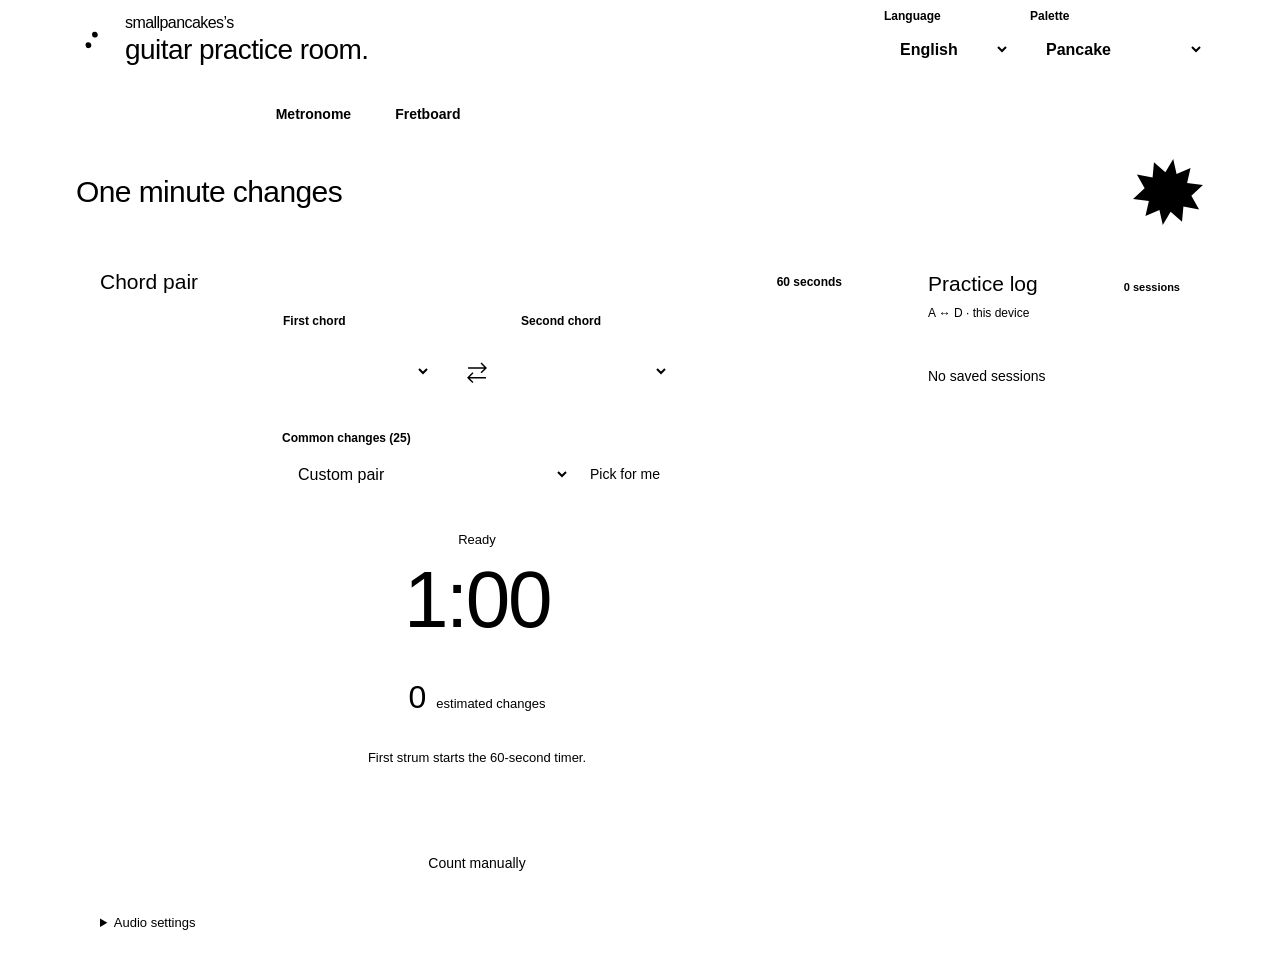
==== docs/index.html @ 366dee2b "Add common chord pairs and record tempo taps on press" ====
<!doctype html>
<html lang="en">
<head>
  <meta charset="UTF-8"><meta name="viewport" content="width=device-width, initial-scale=1">
  <meta name="theme-color" content="#fff9e6">
  <meta name="description" content="Practice along with smallpancakes’s guitar diary. Tools for chord changes, keeping time, and learning the fretboard—with note-name and staff answers."><meta property="og:site_name" content="smallpancakes’s guitar practice room"><meta property="og:title" content="smallpancakes’s guitar practice room"><meta property="og:description" content="Practice along with smallpancakes’s guitar diary. Tools for chord changes, keeping time, and learning the fretboard—with note-name and staff answers."><meta property="og:type" content="website">
  <script src="palette.js"></script><link rel="stylesheet" href="palettes.css">
  <title>smallpancakes’s guitar practice room · One minute changes</title>
  <link rel="icon" type="image/svg+xml" href="assets/favicon.svg">
  <link rel="stylesheet" href="style.css?v=10">
  <script type="module" src="app.js?v=7"></script>
</head>
<body>
  <header class="site-header"><a class="wordmark" href="./" aria-label="smallpancakes’s guitar practice room home"><svg viewBox="0 0 28 28" aria-hidden="true"><path d="M6 4v20M14 4v20M22 4v20M3 9h22M3 19h22"/><circle cx="14" cy="9" r="3"/><circle cx="6" cy="19" r="3"/></svg><span class="wordmark-text"><span class="wordmark-owner">smallpancakes’s</span><span>guitar practice room<span class="wordmark-dot">.</span></span></span></a><div class="header-actions"><label class="palette-control language-control" for="language">Language<select id="language" translate="no"><option value="en" lang="en">English</option><option value="zh-Hant" lang="zh-Hant">繁體中文</option></select></label><label class="palette-control" for="palette">Palette<select id="palette"><option value="pancake">Pancake</option><option value="pastel">Original pastel</option></select></label></div></header>
  <main>
    <nav class="tool-nav" aria-label="Practice tools"><a href="./" aria-current="page">One minute changes</a><a href="metronome.html">Metronome</a><a href="fretboard.html">Fretboard</a></nav>
    <section class="intro intro-with-sun"><h1>One minute changes</h1><svg class="intro-art" viewBox="0 0 140 140" aria-hidden="true"><path d="M70 5 81 33 106 17 104 47 135 46 116 70 135 94 104 93 106 123 81 107 70 135 59 107 34 123 36 93 5 94 24 70 5 46 36 47 34 17 59 33Z" fill="var(--peach)"/><circle cx="70" cy="70" r="33" fill="var(--yellow)"/><path d="M54 64v7m32-7v7m-29 10q13 14 26 0" fill="none" stroke="var(--ink)" stroke-width="5" stroke-linecap="round"/></svg></section>
    <div class="workspace">
      <section class="practice" aria-label="Practice timer">
        <div class="practice-top"><h2>Chord pair</h2><span class="duration">60 seconds</span></div>
        <div class="chord-pair"><label>First chord<select id="chord-a" aria-label="First chord"></select></label><button class="swap" id="swap-chords" type="button" aria-label="Swap first and second chords" title="Swap chords"><svg viewBox="0 0 32 32" aria-hidden="true"><path d="M5 11h22m-6-6 6 6-6 6M27 23H5m6-6-6 6 6 6"/></svg></button><label>Second chord<select id="chord-b" aria-label="Second chord"></select></label></div>
        <div class="pair-presets"><label for="common-pair">Common changes (25)</label><div class="pair-preset-controls"><select id="common-pair"><option value="">Custom pair</option></select><button id="random-pair" class="secondary" type="button">Pick for me</button></div></div>
        <div class="timer-area"><div class="status" id="status" role="status">Ready</div><div class="timer" id="timer" aria-label="60 seconds remaining">1:00</div><div class="time-track" aria-hidden="true"><div id="time-fill"></div></div><div class="count-line"><strong id="count">0</strong><span id="count-label">estimated changes</span></div></div>
        <p class="instruction" id="instruction">First strum starts the 60-second timer.</p>
        <div class="main-actions"><button class="primary" id="listen"><svg viewBox="0 0 24 24" aria-hidden="true"><rect x="9" y="3" width="6" height="12" rx="3"/><path d="M6 10v2a6 6 0 0 0 12 0v-2M12 18v3m-3 0h6"/></svg>Start listening</button><button class="secondary" id="manual">Count manually</button><button class="secondary" id="cancel" hidden>Cancel session</button><button class="primary" id="tap" hidden>Count a change <kbd>Space</kbd></button></div>
        <p class="error" id="error" role="alert" hidden></p>
        <div class="result" id="result" hidden><h3>Review count</h3><label class="result-label" for="final-count">Changes</label><div class="result-controls"><button id="minus" class="step" aria-label="Subtract one change">−</button><input id="final-count" type="number" min="0" max="999" step="1" inputmode="numeric" value="0"><button id="plus" class="step" aria-label="Add one change">+</button><button class="primary" id="save">Save session</button></div><button class="text-button" id="discard">Discard & try again</button></div>
        <details class="mic-settings" id="mic-settings"><summary>Audio settings</summary><div class="settings-body"><div class="input-setup">
          <label for="audio-input">Audio input</label>
          <div class="input-controls"><select id="audio-input" aria-describedby="input-help"><option value="">System default</option></select><button class="secondary" id="check-input" type="button">Check input</button></div>
          <p id="input-help">Check input to allow access and show devices.</p>
          <div class="input-boost-control"><label for="input-boost">Input boost <output id="input-boost-value">Off</output></label><input id="input-boost" type="range" min="0" max="40" step="2" value="0" aria-describedby="input-boost-help"><p id="input-boost-help">Low signal? Try +20 dB. Reduce if noise triggers counts.</p></div>
          <div class="level-row"><span id="input-signal">Input off</span><meter id="level" min="0" max="0.2" value="0" aria-label="Audio input level"></meter></div>
          <div class="input-footer"><span id="input-status" role="status"></span><button class="text-button" id="refresh-inputs" type="button">Refresh devices</button></div>
        </div><label for="sensitivity">Strum sensitivity <output id="sensitivity-value">Balanced</output></label><input type="range" id="sensitivity" min="1" max="100" value="55"><div class="range-labels"><span>Ignore more noise</span><span>Catch softer strums</span></div><p>Strum once per chord. Each strum counts, including the first. Review the estimate before saving; chord accuracy is not checked.</p><p>Use a quiet room or a clean USB signal without backing tracks. Audio stays on this device; there is no recording or playback. Boost affects detection only, including noise.</p></div></details>
      </section>
      <aside class="sidebar"><section class="log-section"><div class="section-heading"><h2>Practice log</h2><span id="session-total">0 sessions</span></div><p class="log-context" id="log-context">A ↔ D · this device</p><div class="personal-best" id="personal-best" hidden><span>Best for this pair</span><strong id="best">0 <small>changes</small></strong></div><div id="history"></div><p class="empty-log" id="empty-log">No saved sessions</p><button class="text-button" id="export" hidden>Download practice log</button></section></aside>
    </div>

  </main>
</body>
</html>
---- docs/style.css ----
@font-face {
  font-family: 'DM Sans';
  font-style: normal;
  font-weight: 400;
  font-display: swap;
  src: url(assets/dm-sans-400.ttf) format('truetype');
}
@font-face {
  font-family: 'DM Sans';
  font-style: normal;
  font-weight: 700;
  font-display: swap;
  src: url(assets/dm-sans-700.ttf) format('truetype');
}
@font-face {
  font-family: 'Fredoka';
  font-style: normal;
  font-weight: 500;
  font-stretch: normal;
  font-display: swap;
  src: url(assets/fredoka-500.ttf) format('truetype');
}
@font-face {
  font-family: 'Fredoka';
  font-style: normal;
  font-weight: 600;
  font-stretch: normal;
  font-display: swap;
  src: url(assets/fredoka-600.ttf) format('truetype');
}
:root {
  color-scheme: light;
  --paper: var(--tone-paper);
  --surface: #ffffff;
  --ink: var(--tone-ink);
  --muted: var(--tone-muted);
  --line: var(--tone-line);
  --primary: var(--tone-primary);
  --primary-hover: var(--tone-primary-hover);
  --tint: var(--tone-tint);
  --focus: var(--tone-focus);
  --peach: var(--tone-peach);
  --yellow: var(--tone-yellow);
  --honey: var(--tone-guide);
  --radius: 16px;
  font-family: 'DM Sans', sans-serif;
  color: var(--ink);
  background: var(--paper);
  font-synthesis: none;
}
* { box-sizing: border-box; }
body { margin: 0; scrollbar-color: var(--tone-control-line) var(--paper); }
button, input, select { font: inherit; touch-action: manipulation; }
button, a, input, select, summary { -webkit-tap-highlight-color: transparent; }
button { cursor: pointer; }
button:disabled, select:disabled { opacity: .48; cursor: default; }
button:focus-visible, a:focus-visible, input:focus-visible, select:focus-visible, summary:focus-visible {
  outline: 3px solid var(--focus); outline-offset: 4px;
}
::selection { background: var(--tone-peach); color: var(--ink); }
input { caret-color: var(--primary); }
[hidden] { display: none !important; }
.site-header {
  max-width: 1200px; margin: auto; min-height: 80px; padding: 0 36px;
  display: flex; align-items: center; justify-content: space-between; gap: 20px;
}
.wordmark {
  display: flex; align-items: center; color: var(--ink); text-decoration: none;
  font: 500 28px 'Fredoka', sans-serif; letter-spacing: -.02em;
}
.wordmark svg {
  width: 39px; height: 39px; margin-right: 10px; padding: 6px;
  stroke: var(--ink); stroke-width: 1.8; fill: var(--yellow);
  background: var(--yellow); border-radius: 10px; transform: rotate(-7deg);
}
.wordmark-dot { color: var(--tone-brand-dot); }
main { max-width: 1128px; padding: 0 0 28px; margin: auto; }
.intro { margin: 0 0 20px; }
.intro h1 { font: 500 30px/1.2 'Fredoka', sans-serif; letter-spacing: -.02em; margin: 0; text-wrap: balance; }
.intro h1 span:first-child { color: var(--tone-primary); }
.intro p { font-size: 16px; color: var(--muted); margin: 0; }
.workspace { display: grid; grid-template-columns: minmax(0, 1fr) 300px; gap: 26px; align-items: start; }
.practice { background: var(--surface); border: 1px solid var(--line); border-radius: var(--radius); padding: 20px 24px 0; overflow: hidden; }
.practice-top, .section-heading { display: flex; align-items: center; justify-content: space-between; gap: 12px; }
h2 { font: 500 21px 'Fredoka', sans-serif; margin: 0; }
.duration { font-size: 12px; font-weight: 700; color: var(--ink); background: var(--yellow); padding: 7px 12px; border-radius: 20px; }
.chord-pair { display: flex; align-items: center; justify-content: center; gap: 22px; margin: 18px auto 24px; }
.chord-pair label { display: flex; flex-direction: column; gap: 7px; font-size: 12px; font-weight: 700; color: var(--muted); width: 150px; min-width: 0; }
.chord-pair select { width: 100%; color: var(--ink); border: 2px solid transparent; border-radius: 12px; height: 72px; padding: 8px 17px; font: 500 34px 'Fredoka', sans-serif; cursor: pointer; }
#chord-a { background: var(--tone-pink-panel); }
#chord-b { background: var(--tone-chord-second); }
.chord-pair select:hover:not(:disabled) { border-color: var(--primary); }
.swap { flex: 0 0 44px; width: 44px; height: 44px; display: grid; place-items: center; padding: 7px; border: 1px solid var(--line); border-radius: 50%; background: #fff; color: var(--primary); margin-top: 23px; }
.swap svg { width: 26px; height: 26px; fill: none; stroke: currentColor; stroke-width: 1.8; }
.swap:hover:not(:disabled) { background: var(--tint); }
.timer-area { text-align: center; padding: 16px 24px; margin: 0 -24px 16px; background: var(--tint); }
.status { font-size: 13px; color: var(--tone-tint-ink); min-height: 20px; }
.timer { font: 500 80px/1.12 'Fredoka', sans-serif; color: var(--primary); letter-spacing: -.03em; font-variant-numeric: tabular-nums; margin: 3px 0 14px; }
.time-track { height: 8px; background: var(--tone-track); width: 70%; margin: auto; border-radius: 8px; overflow: hidden; }
.time-track div { height: 100%; background: var(--primary); width: 100%; transform-origin: left; transition: transform .12s linear; }
.count-line { display: flex; align-items: baseline; justify-content: center; gap: 10px; margin: 12px 0 0; }
.count-line strong { font: 500 32px 'Fredoka', sans-serif; font-variant-numeric: tabular-nums; }
.count-line span { font-size: 13px; color: var(--tone-tint-ink); }
.instruction { font-size: 13px; line-height: 1.6; text-align: center; max-width: 390px; margin: 0 auto 14px; color: var(--muted); min-height: 21px; }
.main-actions { display: flex; flex-direction: column; align-items: stretch; gap: 4px; max-width: 390px; margin: 0 auto 12px; }
.primary, .secondary, .step { border: 0; border-radius: 12px; min-height: 48px; padding: 13px 18px; display: inline-flex; align-items: center; justify-content: center; gap: 9px; font-weight: 700; font-size: 14px; }
.primary { background: var(--primary); color: #fff; min-height: 52px; transition: background .16s ease-out, transform .16s ease-out; }
.primary:hover:not(:disabled) { background: var(--primary-hover); transform: translateY(-2px); }
.primary:active:not(:disabled) { transform: translateY(0); }
.primary svg { fill: none; stroke: currentColor; stroke-width: 1.7; width: 21px; height: 21px; }
.secondary { color: var(--muted); background: transparent; font-weight: 400; }
.secondary:hover { background: var(--tint); color: var(--ink); }
.mic-settings { border-top: 1px solid var(--line); margin: 0 -24px; background: var(--tone-settings); }
.mic-settings summary { padding: 16px 24px; font-size: 13px; cursor: pointer; color: var(--tone-muted); }
.settings-body { padding: 0 24px 20px; }
.settings-body p { font-size: 12px; line-height: 1.65; color: var(--muted); }
.level-row { display: flex; align-items: center; justify-content: space-between; font-size: 12px; gap: 20px; margin: 8px 0 22px; }
meter { width: 55%; height: 12px; accent-color: var(--primary); }
.settings-body label { font-size: 13px; display: flex; justify-content: space-between; }
.settings-body output { color: var(--muted); }
input[type=range] { width: 100%; margin: 16px 0 8px; accent-color: var(--primary); }
.range-labels { display: flex; justify-content: space-between; gap: 10px; font-size: 11px; color: var(--muted); }
.sidebar { display: flex; flex-direction: column; gap: 16px; }
.log-section { background: var(--honey); padding: 24px; border-radius: var(--radius); }
.section-heading { align-items: baseline; flex-wrap: wrap; gap: 8px; }
.section-heading span { font-size: 11px; font-weight: 700; color: var(--tone-guide-heading); }
.log-context { font-size: 12px; color: var(--tone-guide-ink); padding-bottom: 18px; border-bottom: 1px solid var(--tone-line); margin: 10px 0 0; }
.empty-log { padding: 16px 0; font-size: 14px; color: var(--muted); }
.error { color: var(--tone-error-ink); font-size: 13px; line-height: 1.6; background: var(--tone-error-bg); border-radius: 12px; padding: 14px; margin: 0 0 20px; }
.personal-best { padding: 19px 0; border-bottom: 1px solid var(--tone-line); display: flex; justify-content: space-between; align-items: center; gap: 18px; }
.personal-best>span { font-size: 12px; max-width: 14ch; color: var(--tone-guide-ink); }
.personal-best strong { font: 500 32px 'Fredoka', sans-serif; font-variant-numeric: tabular-nums; }
.personal-best small { font: 400 12px 'DM Sans', sans-serif; }
.history-row { padding: 17px 0; display: flex; align-items: center; justify-content: space-between; gap: 12px; border-bottom: 1px solid var(--tone-line); }
.history-row time { font-size: 13px; display: block; }
.history-row small { color: var(--tone-guide-ink); font-size: 11px; }
.history-score { font: 500 24px 'Fredoka', sans-serif; font-variant-numeric: tabular-nums; }
.history-score span { font: 400 11px 'DM Sans', sans-serif; color: var(--tone-guide-ink); margin-left: 5px; }
.text-button { border: 0; background: transparent; color: var(--primary); text-decoration: underline; text-underline-offset: 4px; font-size: 12px; padding: 15px 0; min-height: 44px; }
.text-button:hover { color: var(--focus); }
.result { padding: 0 0 23px; text-align: center; }
.result h3 { font: 500 30px 'Fredoka', sans-serif; margin: 12px 0; color: var(--primary); }
.result p { font-size: 13px; color: var(--muted); line-height: 1.6; }
.result-label { display: block; font-size: 12px; margin: 18px 0 8px; }
.result-controls { display: flex; align-items: center; justify-content: center; gap: 8px; }
.result-controls input { width: 70px; height: 48px; text-align: center; border: 1px solid var(--line); border-radius: 12px; background: var(--surface); color: var(--ink); font-size: 20px; }
.step { background: var(--tint); color: var(--ink); font-size: 20px; padding: 8px 15px; }
.step:hover { background: var(--tone-step-hover); }
kbd { font-size: 11px; font-family: inherit; border: 1px solid #ffffff65; border-radius: 3px; padding: 3px 5px; }
.is-running .status, .is-armed .status { color: var(--tone-badge-ink); }
.is-running .timer { color: var(--tone-primary); }
@media (max-width: 1199px) {
  main { padding: 0 24px 20px; }
  .site-header { padding: 0 30px; }
  .workspace { gap: 22px; }

}
@media (max-width: 760px) {
  .site-header { height: 76px; padding: 0 20px; }
  .wordmark { font-size: 25px; }
  main { padding: 0 18px 22px; }
  .intro { margin: 0 0 16px; }
  .intro h1 { font-size: 26px; }
  .intro p { font-size: 14px; max-width: 27ch; line-height: 1.5; }
  .workspace { grid-template-columns: minmax(0, 1fr); gap: 24px; }
  .practice { padding: 18px 20px 0; }
  .practice-top h2 { font-size: 20px; }
  .duration { font-size: 11px; padding: 6px 10px; }
  .chord-pair { gap: 13px; margin: 19px auto 22px; }
  .chord-pair label { width: 120px; }
  .chord-pair select { padding: 8px 12px; height: 65px; font-size: 30px; }
  .timer-area { margin: 0 -20px 18px; padding: 20px 15px 16px; }
  .timer { font-size: 88px; }
  .time-track { width: 80%; }
  .mic-settings { margin: 0 -20px; }
  .mic-settings summary { padding: 17px 20px; }
  .settings-body { padding: 0 20px 20px; }
  .sidebar { padding: 0; gap: 22px; }
  .log-section { padding: 23px; }

  .result-controls { flex-wrap: wrap; }
  .result-controls .primary { flex-grow: 1; }
}
@media (max-width: 360px) {

  .practice { padding-left: 16px; padding-right: 16px; }
  .timer-area, .mic-settings { margin-left: -16px; margin-right: -16px; }
  .chord-pair { gap: 10px; }
}
@media (prefers-reduced-motion: reduce) { * { transition: none !important; } }

/* Toolbox navigation and metronome share the blog’s warm pastel palette. */
.tool-nav { display: flex; gap: 8px; flex-wrap: wrap; margin: 12px 0 20px; }
.tool-nav a { min-height: 44px; display: inline-flex; align-items: center; padding: 10px 18px; border-radius: 12px; font-size: 14px; font-weight: 700; color: var(--muted); text-decoration: none; }
.tool-nav a:hover { background: var(--tint); color: var(--ink); }
.tool-nav a[aria-current=page] { background: var(--primary); color: white; }
.tool-nav + .intro { margin-top: 0; }
.tempo-controls { display: flex; align-items: center; justify-content: center; gap: 25px; margin: 12px 0; }
.tempo-controls .step { width: 48px; flex-shrink: 0; }
.tempo-value { text-align: center; min-width: 0; }
.tempo-value label { display: block; color: var(--muted); font-size: 13px; }
.tempo-value input { font: 500 80px/1.1 'Fredoka', sans-serif; font-variant-numeric: tabular-nums; color: var(--primary); width: 190px; max-width: 100%; text-align: center; background: transparent; border: 0; border-radius: 12px; appearance: textfield; }
.tempo-value input::-webkit-inner-spin-button, .tempo-value input::-webkit-outer-spin-button { appearance: none; margin: 0; }
.tempo-range { max-width: 410px; margin: 0 auto 24px; }
.tempo-range input { margin-top: 8px; }
.beat-stage { background: var(--tint); margin: 0 -24px 16px; padding: 16px 20px; text-align: center; }
.beat-lights { display: flex; justify-content: center; gap: 12px; }
.beat-light { display: grid; place-items: center; width: 54px; height: 54px; border: 2px solid var(--tone-line); border-radius: 50%; color: var(--tone-tint-ink); font: 500 23px 'Fredoka', sans-serif; }
.has-accent .beat-light:first-child { border-color: var(--tone-accent-line); color: var(--tone-accent-ink); background: var(--tone-pink-panel); }
.beat-light.beat-active { background: var(--primary); border-color: var(--primary); color: white; }
.has-accent .beat-light:first-child.beat-active { background: var(--tone-focus); border-color: var(--tone-focus); color: white; }
#metro-status { font-size: 13px; color: var(--tone-tint-ink); margin: 18px 0 0; min-height: 20px; }
.metro-actions { display: grid; grid-template-columns: 1.4fr 1fr; align-items: center; gap: 10px; max-width: 410px; margin: 0 auto 24px; }
#tap-tempo { background: var(--tone-chord-second); color: var(--tone-guide-heading); font-weight: 700; min-height: 52px; }
#tap-tempo:hover { background: var(--yellow); }
#tap-help { grid-column: 1 / -1; margin: 0; text-align: center; font-size: 12px; line-height: 1.5; color: var(--muted); min-height: 18px; }
.metro-settings { margin: 0 -24px; padding: 16px 24px; background: var(--tone-settings); border-top: 1px solid var(--line); }
.meter-settings { display: flex; align-items: center; justify-content: space-between; gap: 18px; margin-bottom: 16px; }
.meter-settings label { font-size: 13px; }
.meter-settings select { display: block; min-height: 44px; background: #fff; color: var(--ink); border: 1px solid var(--tone-control-line); border-radius: 8px; margin-top: 8px; padding: 8px 14px; }
.accent-setting { display: flex; align-items: center; gap: 8px; min-height: 44px; cursor: pointer; }
.accent-setting input { width: 20px; height: 20px; accent-color: var(--primary); }
.volume-label { display: flex; justify-content: space-between; font-size: 13px; }
#volume-value { color: var(--muted); }
@media (max-width: 760px) {
  .tool-nav { margin: 7px 0 16px; gap: 4px; }
  .tool-nav a { padding: 10px 13px; font-size: 13px; }
  .metronome-panel .tempo-controls { gap: 12px; }
  .tempo-value input { width: 145px; font-size: 72px; }
  .beat-stage { margin-left: -20px; margin-right: -20px; padding-left: 12px; padding-right: 12px; }
  .beat-lights { gap: 7px; }
  .beat-light { width: 43px; height: 43px; font-size: 20px; }
  .metro-settings { margin-left: -20px; margin-right: -20px; padding: 20px; }
  .metro-actions { gap: 8px; }
  .meter-settings { gap: 10px; }
}
@media (max-width: 360px) {
  .beat-stage, .metro-settings { margin-left: -16px; margin-right: -16px; }
  .beat-light { width: 36px; height: 36px; }
  .tempo-value input { width: 120px; }
  .meter-settings { flex-wrap: wrap; }
}

.input-setup { margin: 0 0 20px; padding-bottom: 15px; border-bottom: 1px solid var(--line); }
.input-setup > label { display: block; font-size: 13px; font-weight: 700; margin-bottom: 8px; }
.input-controls { display: flex; align-items: center; gap: 10px; }
.input-controls select { min-width: 0; flex: 1; width: 100%; min-height: 44px; padding: 9px 12px; color: var(--ink); background: var(--tone-settings); border: 1px solid var(--tone-control-line); border-radius: 8px; font-size: 13px; text-overflow: ellipsis; }
.input-controls button { background: var(--tint); color: var(--primary); flex-shrink: 0; font-weight: 700; padding: 10px 12px; }
#input-help { color: var(--muted); font-size: 12px; line-height: 1.6; margin: 9px 0; }
.input-setup .level-row { margin: 10px 0 0; }
.input-footer { display: flex; gap: 10px; align-items: center; justify-content: space-between; }
#input-status { font-size: 12px; color: var(--muted); overflow-wrap: anywhere; min-width: 0; }
#refresh-inputs { flex-shrink: 0; }
@media (max-width: 360px) { .input-controls { flex-wrap: wrap; } .input-controls select { flex-basis: 100%; } }
.input-boost-control { margin: 16px 0; }
.input-boost-control label { display: flex; justify-content: space-between; gap: 10px; font-size: 13px; }
#input-boost-value { font-weight: 700; color: var(--primary); }
#input-boost { margin: 10px 0 4px; }
#input-boost-help { margin: 0; font-size: 12px; line-height: 1.6; color: var(--muted); }

/* A two-line wordmark keeps the full name readable on phones. */
.wordmark-text { display: flex; flex-direction: column; gap: 3px; line-height: 1.1; }
.wordmark-owner { font-size: 16px; color: var(--primary); }
.wordmark svg { flex-shrink: 0; }
@media (max-width: 760px) {
  .wordmark { font-size: 22px; }
  .wordmark-owner { font-size: 14px; }
}
.header-actions { display: flex; align-items: center; gap: 20px; }
.palette-control { display: grid; gap: 4px; color: var(--muted); font-size: 12px; font-weight: 700; }
.palette-control select { min-height: 44px; padding: 8px 30px 8px 12px; border: 1px solid var(--tone-control-line); border-radius: 12px; background: var(--surface); color: var(--ink); font-size: 13px; }
@media (max-width: 760px) {
  .site-header { height: auto; min-height: 76px; flex-wrap: wrap; padding-block: 16px; gap: 16px; }
  .header-actions { margin-left: 0; width: 100%; display: grid; grid-template-columns: 1fr 1fr; gap: 12px; }
  .palette-control { display: grid; gap: 4px; min-width: 0; }
  .palette-control select { width: 100%; min-width: 0; }
}

/* CJK copy uses the system's Traditional Chinese fonts and keeps controls flexible. */
html:lang(zh-Hant) { font-family: "Noto Sans TC", "PingFang TC", "Microsoft JhengHei", sans-serif; }
html:lang(zh-Hant) .intro h1 { line-height: 1.2; letter-spacing: 0; }
.header-actions { flex-wrap: wrap; }
.language-control select { min-width: 7rem; }
@media (max-width: 600px) {
  html:lang(zh-Hant) .intro h1 { max-width: none; font-size: 26px; }
}

/* Task-first layout: secondary explanations are available on demand. */
.workspace-single { display: block; max-width: 640px; margin-inline: auto; }
.help-details { border-top: 1px solid var(--line); margin-top: 16px; }
.help-details > summary { cursor: pointer; min-height: 44px; padding-block: 12px; font-size: 14px; color: var(--muted); }
.help-details p { font-size: 14px; line-height: 1.6; }
.help-details > :last-child { margin-bottom: 16px; }
.small-copy { font-size: 14px; line-height: 1.6; color: var(--muted); }
.shortcut-hint { text-align: center; margin: 16px 0; }
p:empty { display: none; }
.palette-control select { font-size: 16px; }
.guitar-reference h2 { font-size: 20px; }
.guitar-reference p { font-size: 14px; line-height: 1.6; }
.guitar-reference a { display: inline-flex; align-items: center; min-height: 44px; color: var(--primary); }

/* Keep the original sun beside the compact home heading. */
.intro-with-sun { display: flex; align-items: center; gap: 20px; }
.intro-with-sun h1 { flex: 1; }
.intro-art { flex: 0 0 72px; width: 72px; height: 72px; transform: rotate(9deg); }

/* One aligned metronome panel, with playback and settings grouped by task. */
.workspace-single { max-width: 960px; margin-inline: 0; }
.metronome-panel { display: grid; grid-template-columns: minmax(0, 1fr) 240px; gap: 32px; padding: 24px; }
.metro-main { min-width: 0; }
.metronome-panel .tempo-controls { margin: 0 0 12px; }
.metronome-panel .tempo-range { max-width: none; margin-bottom: 20px; }
.metronome-panel .beat-stage { margin: 0 0 20px; padding: 16px 0; background: transparent; }
.metronome-panel .metro-actions { max-width: none; margin: 0; grid-template-columns: 1fr 1fr; }
.metronome-panel .metro-settings { margin: 0; padding: 0 0 0 24px; border-top: 0; border-left: 1px solid var(--line); background: transparent; }
.metronome-panel .meter-settings { flex-direction: column; align-items: stretch; gap: 16px; margin-bottom: 24px; }
.metronome-panel .meter-settings select { width: 100%; font-size: 16px; }
.metronome-panel .shortcut-hint { margin: 12px 0 0; }
@media (max-width: 760px) {
  .metronome-panel { grid-template-columns: minmax(0, 1fr); gap: 20px; padding: 20px; }
  .metronome-panel .metro-settings { padding: 20px 0 0; border-left: 0; border-top: 1px solid var(--line); }
  .metronome-panel .meter-settings { flex-direction: row; align-items: end; gap: 16px; margin-bottom: 16px; }
  .intro-art { flex-basis: 56px; width: 56px; height: 56px; }
}
@media (max-width: 360px) {
  .metronome-panel { padding: 16px; }
  .metronome-panel .meter-settings { flex-wrap: wrap; }
}

.pair-presets { max-width: 390px; margin: 0 auto 20px; }
.pair-presets > label { display: block; font-size: 12px; font-weight: 700; color: var(--muted); margin-bottom: 7px; }
.pair-preset-controls { display: flex; gap: 8px; }
.pair-preset-controls select { flex: 1; min-width: 0; min-height: 44px; padding: 8px 12px; border: 1px solid var(--line); border-radius: 12px; background: var(--surface); color: var(--ink); font-size: 16px; }
.pair-preset-controls button { flex-shrink: 0; min-height: 44px; padding: 8px 12px; }
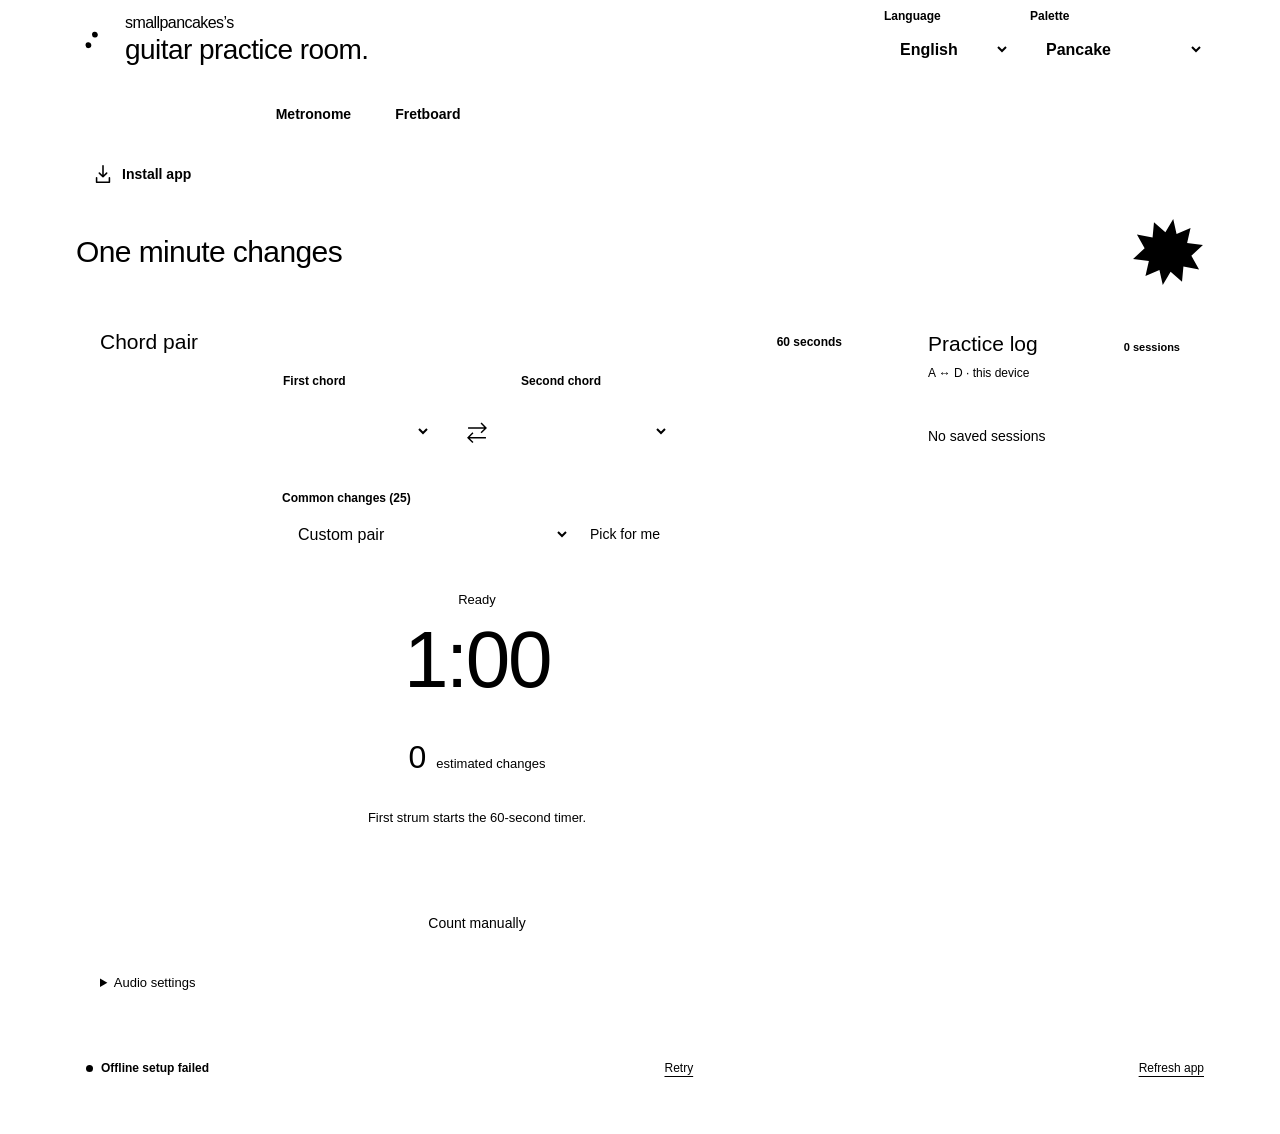
==== commit 2578253c: "Show note hunt start above board and prevent language flash" ====
--- a/docs/index.html
+++ b/docs/index.html
@@ -1,6 +1,12 @@
 <!doctype html>
 <html lang="en">
 <head>
+  <style>html[data-i18n-pending] body{visibility:hidden}</style><script src="language-boot.js"></script>
+  <link rel="manifest" href="manifest.webmanifest">
+  <link rel="apple-touch-icon" href="assets/icon-180.png">
+  <meta name="apple-mobile-web-app-capable" content="yes">
+  <meta name="apple-mobile-web-app-title" content="smallpancakes">
+  <script type="module" src="pwa.js"></script>
   <meta charset="UTF-8"><meta name="viewport" content="width=device-width, initial-scale=1">
   <meta name="theme-color" content="#fff9e6">
   <meta name="description" content="Practice along with smallpancakes’s guitar diary. Tools for chord changes, keeping time, and learning the fretboard—with note-name and staff answers."><meta property="og:site_name" content="smallpancakes’s guitar practice room"><meta property="og:title" content="smallpancakes’s guitar practice room"><meta property="og:description" content="Practice along with smallpancakes’s guitar diary. Tools for chord changes, keeping time, and learning the fretboard—with note-name and staff answers."><meta property="og:type" content="website">
--- a/docs/style.css
+++ b/docs/style.css
@@ -48,7 +48,7 @@
   background: var(--paper);
   font-synthesis: none;
 }
-* { box-sizing: border-box; }
+* { box-sizing: border-box; scroll-behavior: smooth; }
 body { margin: 0; scrollbar-color: var(--tone-control-line) var(--paper); }
 button, input, select { font: inherit; touch-action: manipulation; }
 button, a, input, select, summary { -webkit-tap-highlight-color: transparent; }
@@ -187,7 +187,7 @@
   .timer-area, .mic-settings { margin-left: -16px; margin-right: -16px; }
   .chord-pair { gap: 10px; }
 }
-@media (prefers-reduced-motion: reduce) { * { transition: none !important; } }
+@media (prefers-reduced-motion: reduce) { * { transition: none !important; scroll-behavior: auto !important; } }
 
 /* Toolbox navigation and metronome share the blog’s warm pastel palette. */
 .tool-nav { display: flex; gap: 8px; flex-wrap: wrap; margin: 12px 0 20px; }
@@ -199,7 +199,7 @@
 .tempo-controls .step { width: 48px; flex-shrink: 0; }
 .tempo-value { text-align: center; min-width: 0; }
 .tempo-value label { display: block; color: var(--muted); font-size: 13px; }
-.tempo-value input { font: 500 80px/1.1 'Fredoka', sans-serif; font-variant-numeric: tabular-nums; color: var(--primary); width: 190px; max-width: 100%; text-align: center; background: transparent; border: 0; border-radius: 12px; appearance: textfield; }
+.tempo-value input { font: 500 80px/1.1 'Fredoka', sans-serif; font-variant-numeric: tabular-nums; color: var(--primary); width: 190px; max-width: 100%; padding: 0; text-align: center; background: transparent; border: 0; border-radius: 12px; appearance: textfield; }
 .tempo-value input::-webkit-inner-spin-button, .tempo-value input::-webkit-outer-spin-button { appearance: none; margin: 0; }
 .tempo-range { max-width: 410px; margin: 0 auto 24px; }
 .tempo-range input { margin-top: 8px; }
@@ -226,7 +226,7 @@
   .tool-nav { margin: 7px 0 16px; gap: 4px; }
   .tool-nav a { padding: 10px 13px; font-size: 13px; }
   .metronome-panel .tempo-controls { gap: 12px; }
-  .tempo-value input { width: 145px; font-size: 72px; }
+  .tempo-value input { width: 145px; font-size: 56px; }
   .beat-stage { margin-left: -20px; margin-right: -20px; padding-left: 12px; padding-right: 12px; }
   .beat-lights { gap: 7px; }
   .beat-light { width: 43px; height: 43px; font-size: 20px; }
@@ -237,7 +237,7 @@
 @media (max-width: 360px) {
   .beat-stage, .metro-settings { margin-left: -16px; margin-right: -16px; }
   .beat-light { width: 36px; height: 36px; }
-  .tempo-value input { width: 120px; }
+  .tempo-value input { width: 120px; font-size: 48px; }
   .meter-settings { flex-wrap: wrap; }
 }
 
@@ -332,3 +332,35 @@
 .pair-preset-controls { display: flex; gap: 8px; }
 .pair-preset-controls select { flex: 1; min-width: 0; min-height: 44px; padding: 8px 12px; border: 1px solid var(--line); border-radius: 12px; background: var(--surface); color: var(--ink); font-size: 16px; }
 .pair-preset-controls button { flex-shrink: 0; min-height: 44px; padding: 8px 12px; }
+
+.pwa-footer { display: flex; flex-wrap: wrap; align-items: baseline; justify-content: space-between; gap: 8px 20px; margin-top: 24px; padding: 16px 0; border-top: 1px solid var(--line); font-size: 12px; color: var(--muted); }
+.pwa-footer .text-button { min-height: 44px; }
+
+.pwa-install { margin: -4px 0 20px; }
+.pwa-install-button { display: inline-flex; align-items: center; gap: 8px; min-height: 44px; padding: 10px 16px; border: 1px solid var(--primary); border-radius: 12px; background: var(--surface); color: var(--primary); font-size: 14px; font-weight: 700; }
+.pwa-install-button:hover:not(:disabled) { background: var(--tint); }
+.pwa-install svg { width: 22px; height: 22px; flex-shrink: 0; fill: none; stroke: currentColor; stroke-width: 1.7; stroke-linecap: round; stroke-linejoin: round; }
+.pwa-install-guide { max-width: 480px; margin-top: 12px; padding: 20px; border: 1px solid var(--line); border-radius: 16px; background: var(--surface); }
+.pwa-install-guide h2 { font-size: 20px; margin: 0 0 12px; }
+.pwa-install-guide p { font-size: 14px; line-height: 1.6; }
+.pwa-install-guide ol { margin: 16px 0; padding-left: 24px; }
+.pwa-install-guide li { padding: 8px 0 8px 4px; font-size: 14px; line-height: 1.5; }
+.pwa-install-guide li svg { display: inline-block; vertical-align: middle; margin-right: 10px; }
+.pwa-status { display: inline-flex; align-items: center; gap: 8px; max-width: 100%; padding: 6px 10px; border-radius: 999px; background: var(--tint); color: var(--tone-tint-ink); font-size: 12px; font-weight: 700; line-height: 1.5; }
+.pwa-status::before { content: ''; width: 7px; height: 7px; flex-shrink: 0; border-radius: 50%; background: currentColor; }
+.pwa-status[data-state="ready"] { background: var(--tone-success-bg); color: var(--tone-success-ink); }
+.pwa-status[data-state="error"] { background: var(--tone-error-bg); color: var(--tone-error-ink); }
+
+.pwa-guide-actions { display: flex; flex-wrap: wrap; gap: 8px 20px; }
+.pwa-guide-actions button { min-height: 44px; }
+
+.pwa-dismiss-notice { max-width: 480px; padding: 16px 20px; margin: 0 0 20px; background: var(--tint); border-radius: 12px; color: var(--tone-tint-ink); }
+.pwa-dismiss-notice p { margin: 0 0 8px; font-size: 14px; line-height: 1.6; }
+.pwa-dismiss-notice:focus-visible { outline: 2px solid var(--focus); outline-offset: 3px; }
+
+.pwa-update { display: flex; align-items: center; justify-content: space-between; flex-wrap: wrap; gap: 12px; padding: 16px 20px; margin-bottom: 20px; border-radius: 12px; background: var(--yellow); color: var(--ink); font-size: 14px; font-weight: 700; }
+.pwa-update .primary { display: inline-flex; align-items: center; justify-content: center; min-height: 44px; text-decoration: none; }
+
+@media (any-pointer: coarse) {
+  .keyboard-only { display: none; }
+}
